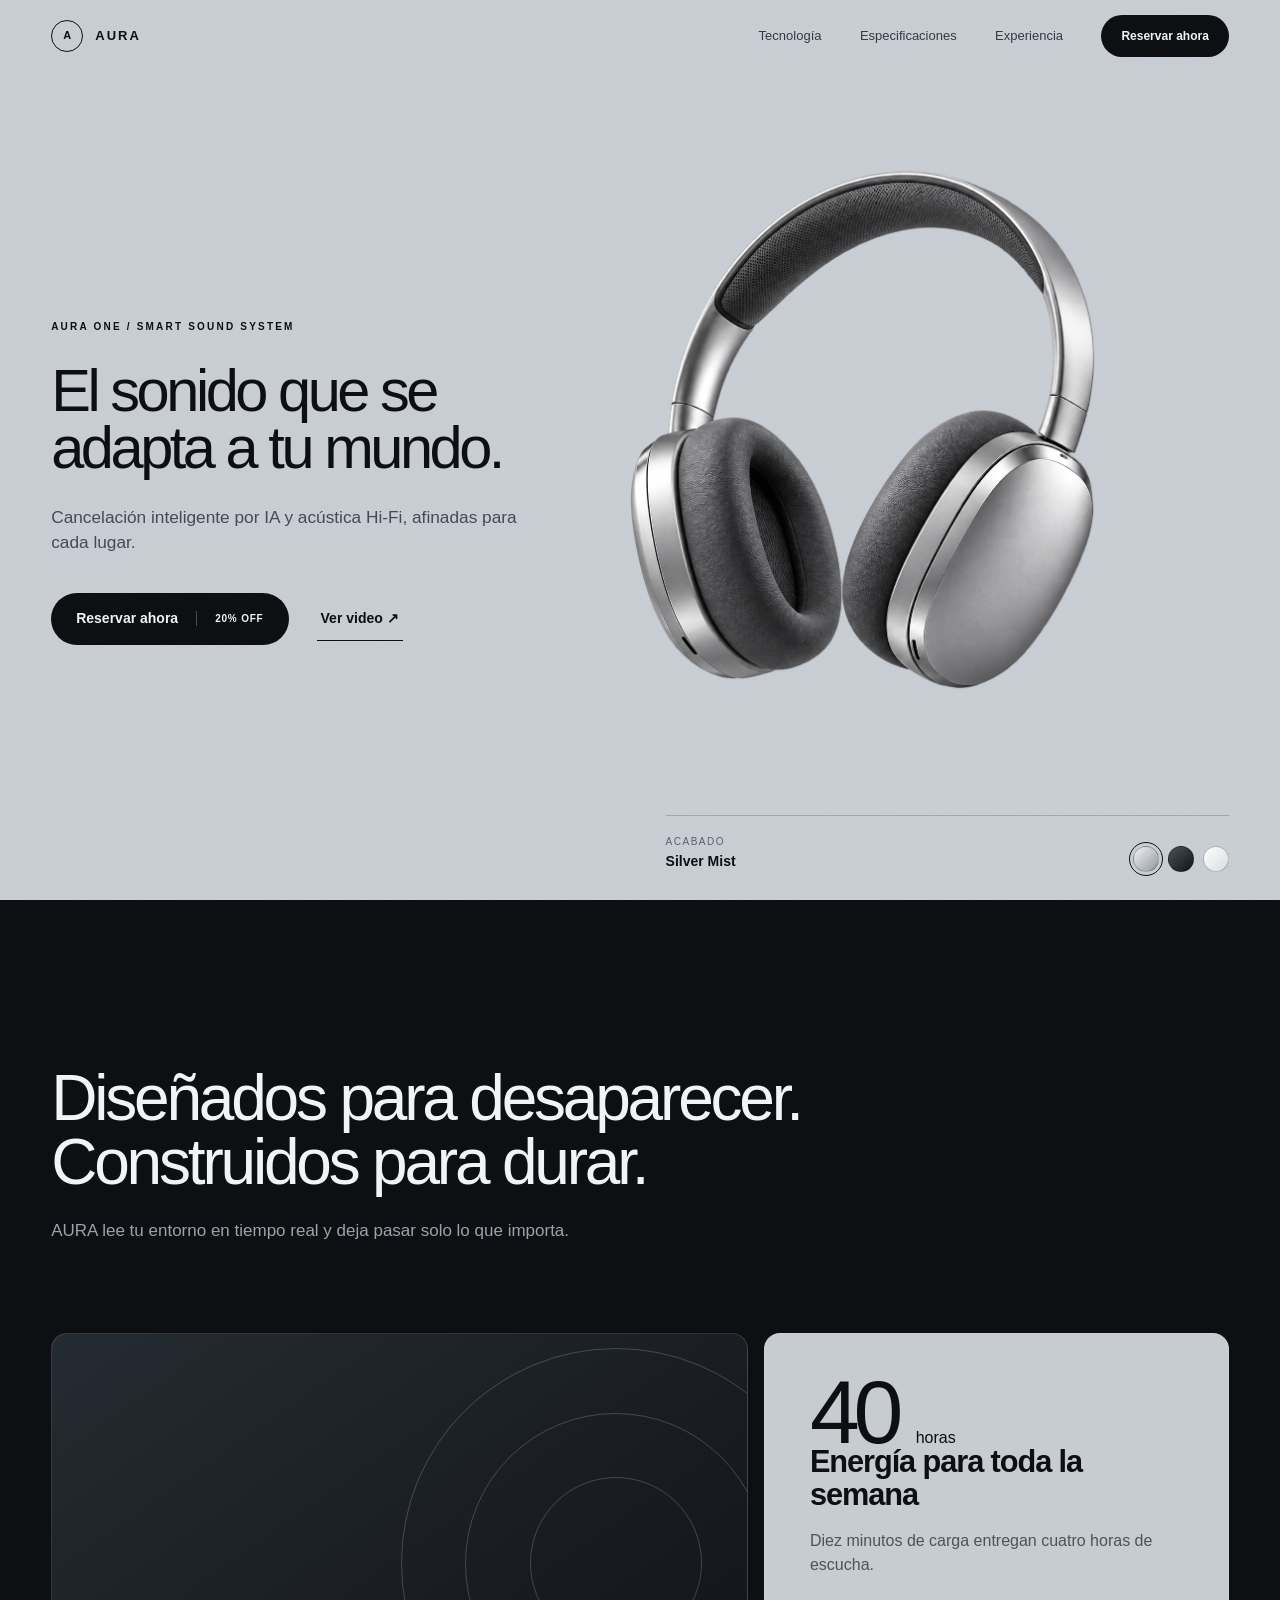
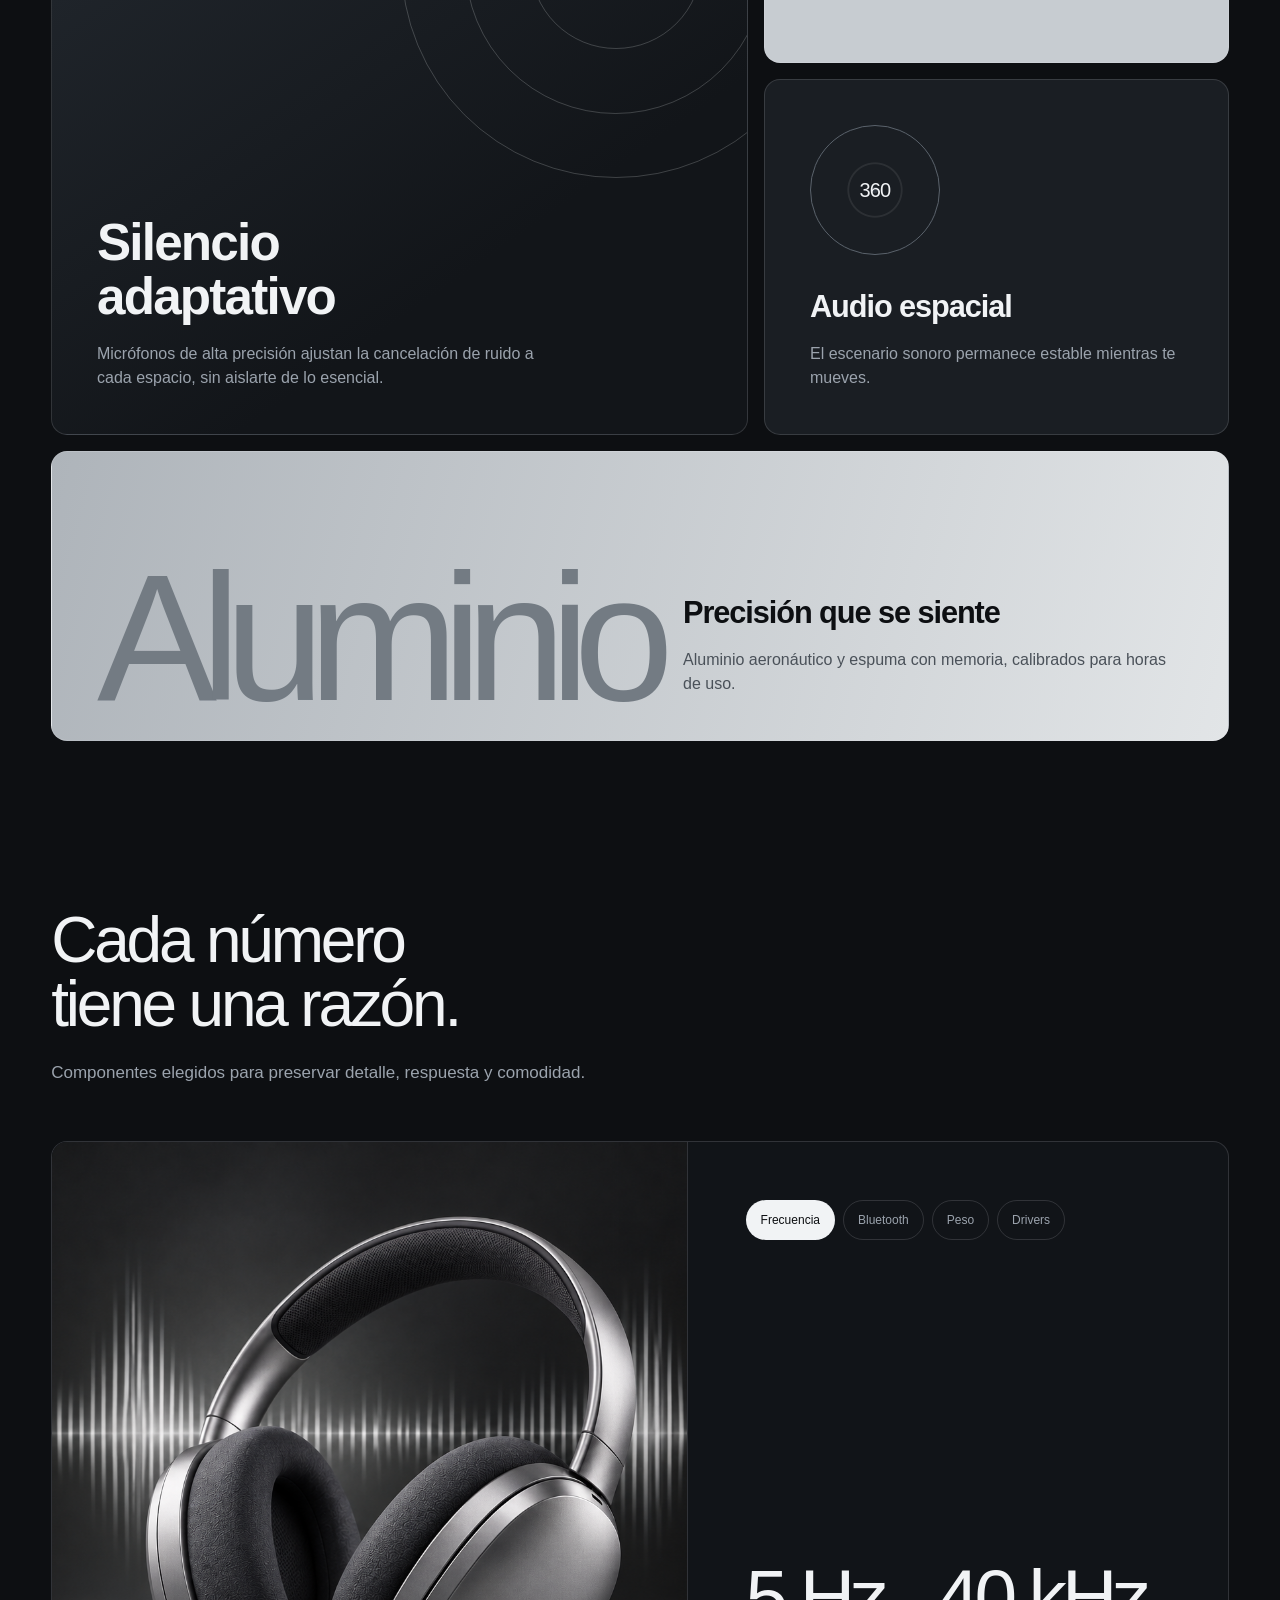
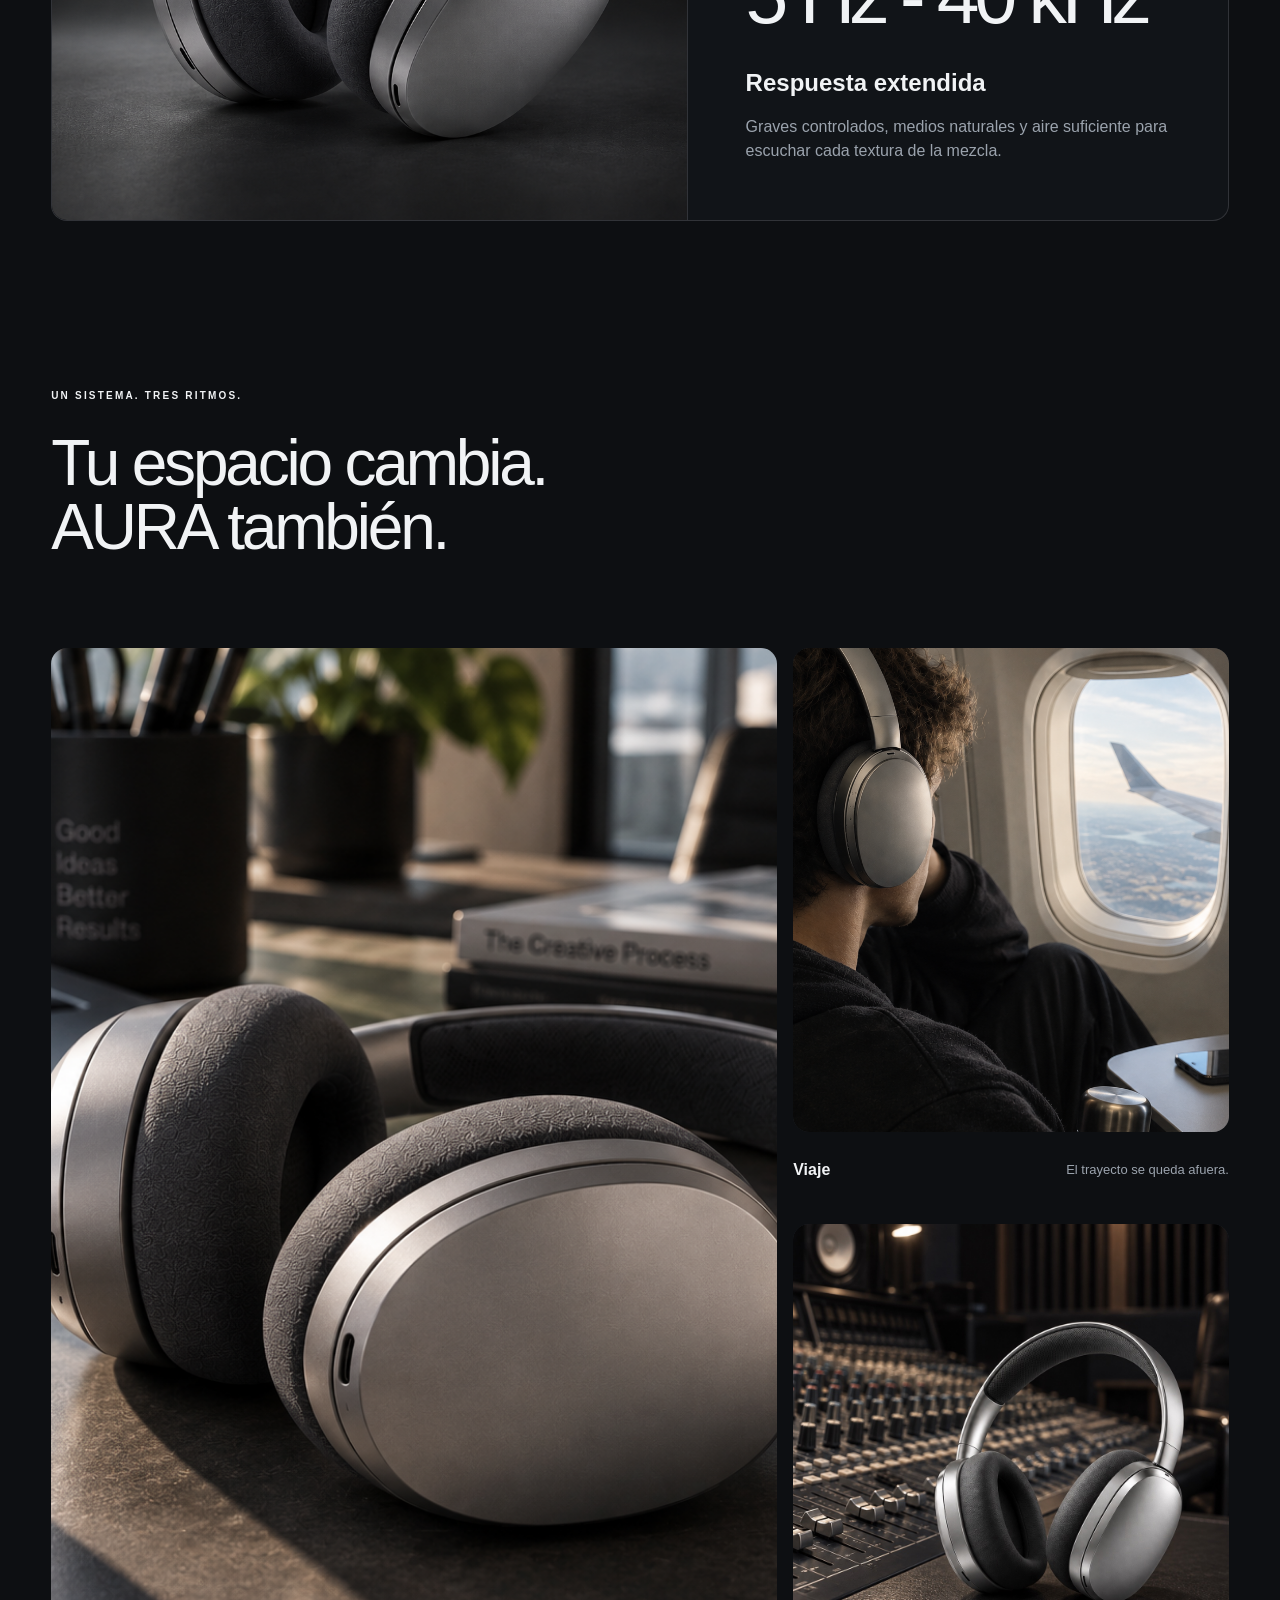
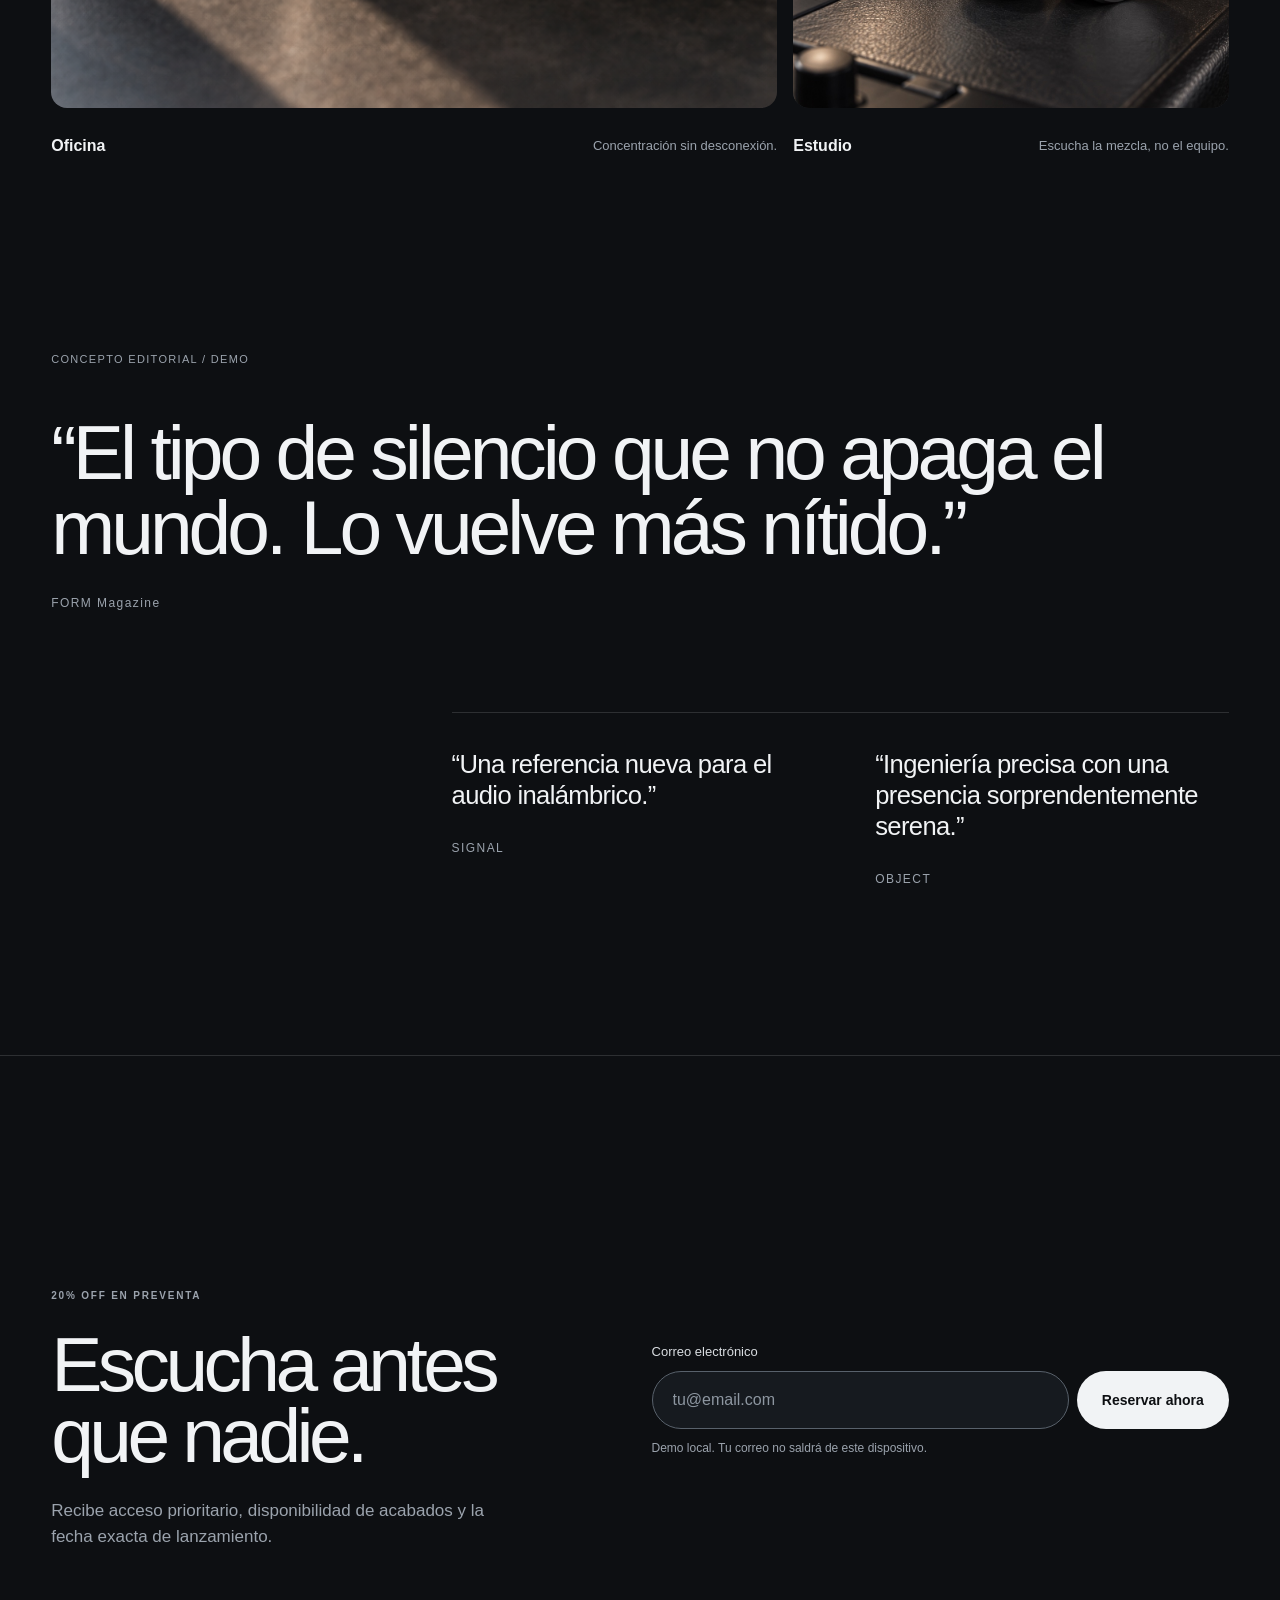
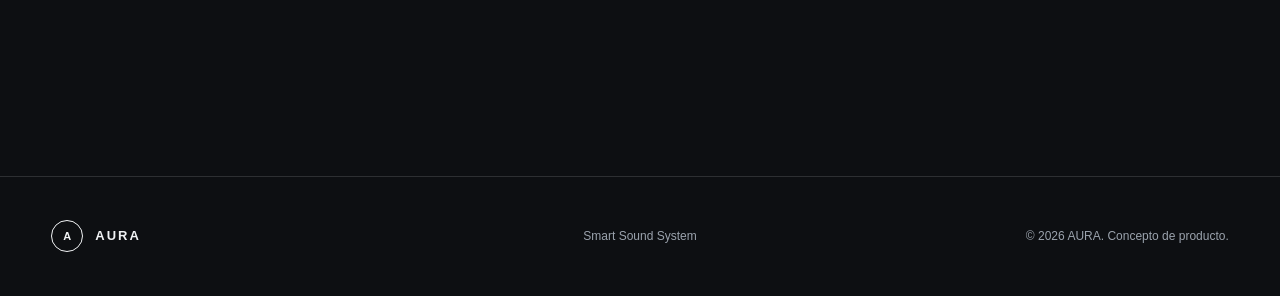
==== index.html @ bf1603f3 "Proyecto ficticio" ====
<!DOCTYPE html>
<html lang="es">
<head>
    <meta charset="UTF-8">
    <meta name="viewport" content="width=device-width, initial-scale=1.0">
    <meta name="description" content="AURA One: auriculares inalámbricos Hi-Fi con cancelación de ruido adaptativa por IA.">
    <meta name="theme-color" content="#0d0f12">
    <title>AURA One | Smart Sound System</title>
    <link rel="icon" href="data:,">
    <link rel="preload" as="image" href="assets/aura-headphones-cutout.png" fetchpriority="high">
    <link rel="stylesheet" href="estilos.css?v=7">
</head>
<body>
    <a class="skip-link" href="#contenido">Saltar al contenido</a>
    <header class="site-header" data-header>
        <a class="brand" href="#inicio" aria-label="AURA, volver al inicio"><span class="brand-mark" aria-hidden="true">A</span><span>AURA</span></a>
        <button class="nav-toggle" type="button" aria-expanded="false" aria-controls="primary-nav"><span class="nav-toggle-label">Menú</span><span class="nav-toggle-lines" aria-hidden="true"><i></i><i></i></span></button>
        <nav class="primary-nav" id="primary-nav" aria-label="Navegación principal">
            <a href="#tecnologia">Tecnología</a><a href="#especificaciones">Especificaciones</a><a href="#experiencia">Experiencia</a><a class="button button-small button-light" href="#reservar">Reservar ahora</a>
        </nav>
    </header>

    <main id="contenido">
        <section class="hero" id="inicio" aria-labelledby="hero-title">
            <div class="hero-content">
                <p class="eyebrow">AURA ONE / SMART SOUND SYSTEM</p>
                <h1 id="hero-title">El sonido que se adapta a tu mundo.</h1>
                <p class="hero-copy">Cancelación inteligente por IA y acústica Hi-Fi, afinadas para cada lugar.</p>
                <div class="hero-actions">
                    <a class="button button-dark" href="#reservar">Reservar ahora <span aria-hidden="true">20% OFF</span></a>
                    <button class="text-button" type="button" data-open-film>Ver video <span aria-hidden="true">&#8599;</span></button>
                </div>
            </div>
            <div class="hero-visual">
                <div class="product-stage"><img id="hero-product" src="assets/aura-headphones-cutout.png" width="1423" height="1105" alt="Auriculares AURA One en aluminio plateado, vista de tres cuartos" fetchpriority="high"></div>
                <div class="finish-control">
                    <div><span class="finish-label">Acabado</span><strong id="finish-name" aria-live="polite">Silver Mist</strong></div>
                    <div class="finish-options" role="group" aria-label="Seleccionar acabado">
                        <button class="finish-button finish-silver" type="button" data-finish="silver" aria-pressed="true"><span class="sr-only">Silver Mist</span></button>
                        <button class="finish-button finish-graphite" type="button" data-finish="graphite" aria-pressed="false"><span class="sr-only">Graphite</span></button>
                        <button class="finish-button finish-white" type="button" data-finish="white" aria-pressed="false"><span class="sr-only">Polar White</span></button>
                    </div>
                </div>
            </div>
        </section>

        <section class="feature-section section-shell" id="tecnologia" aria-labelledby="features-title">
            <div class="section-intro reveal"><h2 id="features-title">Diseñados para desaparecer. Construidos para durar.</h2><p>AURA lee tu entorno en tiempo real y deja pasar solo lo que importa.</p></div>
            <div class="feature-grid">
                <article class="feature feature-primary reveal">
                    <span class="feature-index" aria-hidden="true"></span><h3>Silencio adaptativo</h3><p>Micrófonos de alta precisión ajustan la cancelación de ruido a cada espacio, sin aislarte de lo esencial.</p>
                    <div class="sound-orbit" aria-hidden="true"><span></span><span></span><span></span></div>
                </article>
                <article class="feature feature-battery reveal"><span class="feature-value">40 <small>horas</small></span><h3>Energía para toda la semana</h3><p>Diez minutos de carga entregan cuatro horas de escucha.</p></article>
                <article class="feature feature-spatial reveal"><div class="spatial-disc" aria-hidden="true"><span>360</span></div><h3>Audio espacial</h3><p>El escenario sonoro permanece estable mientras te mueves.</p></article>
                <article class="feature feature-material reveal"><p class="material-word" aria-hidden="true">Aluminio</p><div><h3>Precisión que se siente</h3><p>Aluminio aeronáutico y espuma con memoria, calibrados para horas de uso.</p></div></article>
            </div>
        </section>

        <section class="spec-section section-shell" id="especificaciones" aria-labelledby="specs-title">
            <div class="spec-heading reveal"><h2 id="specs-title">Cada número tiene una razón.</h2><p>Componentes elegidos para preservar detalle, respuesta y comodidad.</p></div>
            <div class="spec-panel reveal">
                <div class="spec-product"><img id="spec-image" src="assets/frecuencia.png" width="1536" height="1024" alt="Visualización de la respuesta de frecuencia de AURA One"><span class="spec-marker" aria-hidden="true"></span></div>
                <div class="spec-content">
                    <div class="spec-tabs" role="tablist" aria-label="Especificaciones técnicas">
                        <button type="button" role="tab" data-spec="frequency" aria-selected="true">Frecuencia</button><button type="button" role="tab" data-spec="bluetooth" aria-selected="false">Bluetooth</button><button type="button" role="tab" data-spec="weight" aria-selected="false">Peso</button><button type="button" role="tab" data-spec="drivers" aria-selected="false">Drivers</button>
                    </div>
                    <div class="spec-detail" role="tabpanel" tabindex="0"><span id="spec-value">5 Hz - 40 kHz</span><h3 id="spec-title">Respuesta extendida</h3><p id="spec-description">Graves controlados, medios naturales y aire suficiente para escuchar cada textura de la mezcla.</p></div>
                </div>
            </div>
        </section>

        <section class="experience-section section-shell" id="experiencia" aria-labelledby="experience-title">
            <div class="section-intro reveal"><p class="eyebrow">UN SISTEMA. TRES RITMOS.</p><h2 id="experience-title">Tu espacio cambia. AURA también.</h2></div>
            <div class="experience-grid">
                <figure class="experience-card experience-office reveal" data-parallax><div class="image-frame"><img src="assets/aura-office.png" width="1122" height="1402" loading="lazy" alt="Auriculares AURA sobre la mesa de un estudio de arquitectura iluminado por luz natural"></div><figcaption><strong>Oficina</strong><span>Concentración sin desconexión.</span></figcaption></figure>
                <figure class="experience-card experience-travel reveal" data-parallax><div class="image-frame"><img src="assets/aura-travel.png" width="1122" height="1402" loading="lazy" alt="Viajera usando auriculares AURA junto a la ventana de un tren en movimiento"></div><figcaption><strong>Viaje</strong><span>El trayecto se queda afuera.</span></figcaption></figure>
                <figure class="experience-card experience-studio reveal" data-parallax><div class="image-frame"><img src="assets/aura-studio.jpg" width="1122" height="1402" loading="lazy" alt="Auriculares AURA frente a una consola profesional en un estudio de grabación"></div><figcaption><strong>Estudio</strong><span>Escucha la mezcla, no el equipo.</span></figcaption></figure>
            </div>
        </section>

        <section class="review-section section-shell" aria-labelledby="reviews-title">
            <p class="demo-note">Concepto editorial / Demo</p><h2 id="reviews-title" class="sr-only">Opiniones editoriales de muestra</h2>
            <blockquote class="review-main reveal"><p>“El tipo de silencio que no apaga el mundo. Lo vuelve más nítido.”</p><cite>FORM Magazine</cite></blockquote>
            <div class="review-secondary"><blockquote class="reveal"><p>“Una referencia nueva para el audio inalámbrico.”</p><cite>SIGNAL</cite></blockquote><blockquote class="reveal"><p>“Ingeniería precisa con una presencia sorprendentemente serena.”</p><cite>OBJECT</cite></blockquote></div>
        </section>

        <section class="reserve-section" id="reservar" aria-labelledby="reserve-title">
            <div class="reserve-inner section-shell reveal">
                <div class="reserve-copy"><span class="offer">20% OFF EN PREVENTA</span><h2 id="reserve-title">Escucha antes que nadie.</h2><p>Recibe acceso prioritario, disponibilidad de acabados y la fecha exacta de lanzamiento.</p></div>
                <div class="form-wrap">
                    <form id="waitlist-form" novalidate>
                        <label for="email">Correo electrónico</label><div class="input-row"><input type="email" id="email" name="email" autocomplete="email" inputmode="email" placeholder="tu@email.com" aria-describedby="email-helper email-error"><button class="button button-light" type="submit">Reservar ahora</button></div>
                        <p id="email-helper" class="field-helper">Demo local. Tu correo no saldrá de este dispositivo.</p><p id="email-error" class="field-error" aria-live="polite"></p>
                    </form>
                    <div id="form-status" class="form-success" role="status" aria-live="polite" tabindex="-1" hidden><span class="success-mark" aria-hidden="true">OK</span><div><strong>Estás en la lista.</strong><p>Te avisaremos cuando AURA One esté disponible.</p></div></div>
                </div>
            </div>
        </section>
    </main>

    <footer class="site-footer section-shell"><a class="brand" href="#inicio"><span class="brand-mark" aria-hidden="true">A</span><span>AURA</span></a><p>Smart Sound System</p><p>&copy; 2026 AURA. Concepto de producto.</p></footer>

    <dialog class="film-dialog" id="film-dialog" aria-labelledby="film-title">
        <button class="dialog-close" type="button" data-close-film aria-label="Cerrar video">Cerrar</button>
        <div class="film-visual" aria-hidden="true"><div class="wave wave-a"></div><div class="wave wave-b"></div><div class="wave wave-c"></div><img src="assets/aura-hero-silver.jpg" width="1672" height="940" alt=""></div>
        <div class="film-copy"><span>AURA ONE</span><h2 id="film-title">El mundo cambia. Tu sonido responde.</h2><p>Una experiencia visual de demostración. Sin reproducción externa ni seguimiento.</p></div>
    </dialog>
    <script src="script.js"></script>
</body>
</html>
---- estilos.css ----
:root {
    --ink: #0d0f12;
    --ink-soft: #15191e;
    --smoke: #252a31;
    --silver: #c9ced4;
    --paper: #f1f3f5;
    --muted: #9ba3ad;
    --line: rgba(238, 242, 246, 0.14);
    --line-dark: rgba(13, 15, 18, 0.16);
    --radius: 16px;
    --ease: cubic-bezier(.16, 1, .3, 1);
    --container: 1440px;
    --gutter: clamp(20px, 4vw, 64px);
    --section-space: clamp(96px, 13vw, 190px);
    --z-header: 20;
    --z-dialog: 40;
}

*, *::before, *::after { box-sizing: border-box; }
html { scroll-behavior: smooth; background: var(--ink); }
body {
    margin: 0;
    background: var(--ink);
    color: var(--paper);
    font-family: "Avenir Next", Avenir, "Helvetica Neue", Helvetica, Arial, sans-serif;
    font-size: 16px;
    line-height: 1.5;
    overflow-x: hidden;
    -webkit-font-smoothing: antialiased;
}
body::after {
    content: "";
    position: fixed;
    inset: 0;
    z-index: 50;
    pointer-events: none;
    opacity: .025;
    background-image: url("data:image/svg+xml,%3Csvg viewBox='0 0 180 180' xmlns='http://www.w3.org/2000/svg'%3E%3Cfilter id='n'%3E%3CfeTurbulence type='fractalNoise' baseFrequency='.85' numOctaves='3' stitchTiles='stitch'/%3E%3C/filter%3E%3Crect width='100%25' height='100%25' filter='url(%23n)' opacity='.5'/%3E%3C/svg%3E");
}
::selection { background: var(--silver); color: var(--ink); }
img { display: block; max-width: 100%; }
button, input { font: inherit; }
button, a { -webkit-tap-highlight-color: transparent; }
a { color: inherit; text-decoration: none; }
p, h1, h2, h3, blockquote, figure { margin: 0; }
button { color: inherit; }
:focus-visible { outline: 2px solid var(--paper); outline-offset: 4px; }

.sr-only { position: absolute; width: 1px; height: 1px; padding: 0; margin: -1px; overflow: hidden; clip: rect(0, 0, 0, 0); white-space: nowrap; border: 0; }
.skip-link { position: fixed; top: 10px; left: 10px; z-index: 100; padding: 12px 18px; border-radius: 999px; background: var(--paper); color: var(--ink); transform: translateY(-160%); transition: transform .2s; }
.skip-link:focus { transform: translateY(0); }
.section-shell { width: min(100%, var(--container)); margin-inline: auto; padding-inline: var(--gutter); }

.site-header {
    position: fixed;
    inset: 0 0 auto;
    z-index: var(--z-header);
    min-height: 72px;
    display: flex;
    align-items: center;
    justify-content: space-between;
    padding: 12px var(--gutter);
    border-bottom: 1px solid transparent;
    color: var(--ink);
    transition: background .35s, border-color .35s, color .35s;
}
.site-header.is-scrolled { background: rgba(13, 15, 18, .82); color: var(--paper); backdrop-filter: blur(18px); -webkit-backdrop-filter: blur(18px); border-color: var(--line); }
.brand { display: inline-flex; align-items: center; gap: 12px; font-size: 13px; font-weight: 700; letter-spacing: .16em; }
.brand-mark { width: 32px; aspect-ratio: 1; display: grid; place-items: center; border: 1px solid currentColor; border-radius: 50%; font-size: 11px; letter-spacing: 0; }
.primary-nav { display: flex; align-items: center; gap: clamp(22px, 3vw, 44px); font-size: 13px; color: #343a41; }
.primary-nav > a:not(.button) { transition: color .25s; }
.primary-nav > a:not(.button):hover { color: var(--paper); }
.site-header:not(.is-scrolled):not(.nav-open) .primary-nav > a:not(.button):hover { color: #050607; }
.site-header.is-scrolled .primary-nav, .nav-open .primary-nav { color: #c8cdd3; }
.site-header:not(.is-scrolled):not(.nav-open) .button-light { background: var(--ink); color: var(--paper); }
.site-header.is-scrolled .button-light, .nav-open .button-light { background: var(--paper); color: var(--ink); }
.nav-toggle { display: none; background: none; border: 0; padding: 10px; }
.nav-toggle-lines { width: 22px; display: grid; gap: 5px; }
.nav-toggle-lines i { height: 1px; background: currentColor; transition: transform .25s; }

.button { display: inline-flex; align-items: center; justify-content: center; gap: 18px; min-height: 52px; padding: 0 24px; border: 1px solid transparent; border-radius: 999px; font-weight: 650; font-size: 14px; white-space: nowrap; cursor: pointer; transition: transform .25s var(--ease), background .25s, color .25s, border-color .25s; }
.button:active, .text-button:active { transform: translateY(1px) scale(.98); }
.button-small { min-height: 42px; padding-inline: 19px; font-size: 12px; }
.button-light { background: var(--paper); color: var(--ink); }
.button-light:hover { background: #dce0e4; }
.button-dark { background: var(--ink); color: var(--paper); }
.button-dark:hover { background: #242930; }
.button-dark span { padding-left: 18px; border-left: 1px solid rgba(255,255,255,.25); font-size: 10px; letter-spacing: .08em; }
.text-button { min-height: 44px; padding: 0 4px; border: 0; border-bottom: 1px solid currentColor; background: transparent; color: var(--ink); font-size: 14px; font-weight: 650; cursor: pointer; transition: transform .25s var(--ease), opacity .25s; }
.text-button:hover { opacity: .6; }

.hero {
    min-height: 100svh;
    display: grid;
    grid-template-columns: minmax(500px, .96fr) minmax(520px, 1.04fr);
    background: var(--silver);
    color: var(--ink);
    overflow: hidden;
}
.hero-content { align-self: center; padding: 112px clamp(34px, 5vw, 88px) 48px var(--gutter); position: relative; z-index: 2; }
.eyebrow { margin-bottom: 28px; font-size: 10px; font-weight: 700; letter-spacing: .22em; }
.hero h1 { max-width: 690px; font-size: clamp(48px, 4.65vw, 72px); line-height: .96; letter-spacing: -.058em; font-weight: 520; text-wrap: balance; }
.hero-copy { max-width: 485px; margin-top: 28px; color: #444b53; font-size: clamp(16px, 1.35vw, 20px); line-height: 1.45; }
.hero-actions { display: flex; align-items: center; gap: 28px; margin-top: 38px; }
.hero-visual { position: relative; min-height: 100%; overflow: visible; isolation: isolate; background: var(--silver); }
.hero-visual::before { content: ""; position: absolute; inset: 0; z-index: -1; background: transparent; }
.product-stage { position: absolute; inset: 7% 8% 13% -14%; display: grid; place-items: center; }
.product-stage img { width: 100%; height: 100%; object-fit: contain; object-position: center; filter: contrast(1.03) saturate(.62); transition: filter .45s var(--ease), transform .45s var(--ease), opacity .2s; }
.product-stage img.is-switching { opacity: .35; transform: scale(.985); }
.finish-control { position: absolute; z-index: 2; left: clamp(22px, 4vw, 56px); right: clamp(22px, 4vw, 56px); bottom: 28px; display: flex; justify-content: space-between; align-items: end; gap: 20px; padding-top: 18px; border-top: 1px solid rgba(13,15,18,.2); }
.finish-control > div:first-child { display: grid; gap: 2px; }
.finish-label { color: #5a6169; font-size: 10px; text-transform: uppercase; letter-spacing: .15em; }
.finish-control strong { font-size: 14px; }
.finish-options { display: flex; gap: 9px; }
.finish-button { position: relative; width: 26px; height: 26px; padding: 0; border: 1px solid rgba(13,15,18,.25); border-radius: 50%; cursor: pointer; }
.finish-button::after { content: ""; position: absolute; inset: -5px; border: 1px solid transparent; border-radius: 50%; transition: border-color .2s; }
.finish-button[aria-pressed="true"]::after { border-color: var(--ink); }
.finish-silver { background: linear-gradient(135deg, #f1f3f4, #9299a1); }
.finish-graphite { background: linear-gradient(135deg, #4b5158, #121519); }
.finish-white { background: linear-gradient(135deg, #fff, #d9dde1); }

.feature-section { padding-top: var(--section-space); padding-bottom: var(--section-space); }
.section-intro { max-width: 820px; margin-bottom: clamp(54px, 7vw, 100px); }
.section-intro h2, .spec-heading h2 { font-size: clamp(38px, 5vw, 74px); line-height: 1; letter-spacing: -.05em; font-weight: 500; text-wrap: balance; }
.section-intro > p:not(.eyebrow), .spec-heading > p { max-width: 580px; margin-top: 24px; color: var(--muted); font-size: 17px; }
.feature-grid { display: grid; grid-template-columns: 1.2fr .8fr; grid-template-rows: repeat(2, minmax(300px, auto)); gap: 16px; }
.feature { position: relative; min-height: 330px; padding: clamp(28px, 3.5vw, 52px); border-radius: var(--radius); overflow: hidden; background: var(--ink-soft); border: 1px solid var(--line); }
.feature h3 { max-width: 420px; font-size: clamp(24px, 2.4vw, 36px); line-height: 1.05; letter-spacing: -.035em; font-weight: 550; }
.feature > p:not(.material-word) { max-width: 460px; margin-top: 18px; color: var(--muted); }
.feature-primary { grid-row: span 2; min-height: 676px; background: linear-gradient(145deg, #252b32, #121519 70%); display: flex; flex-direction: column; justify-content: flex-end; }
.feature-primary h3 { font-size: clamp(36px, 4vw, 64px); }
.feature-index { position: absolute; top: 34px; left: 40px; font-size: 13px; color: #c6ccd2; }
.sound-orbit { position: absolute; width: min(34vw, 430px); aspect-ratio: 1; top: 2%; right: -12%; }
.sound-orbit span { position: absolute; inset: calc(var(--n, 0) * 15%); border: 1px solid rgba(239,243,246,.2); border-radius: 50%; }
.sound-orbit span:nth-child(2) { --n: 1; }
.sound-orbit span:nth-child(3) { --n: 2; }
.feature-battery { background: #c7ccd1; color: var(--ink); }
.feature-battery p { color: #4c535b !important; }
.feature-value { display: block; margin-bottom: auto; font-size: clamp(62px, 7vw, 108px); line-height: .75; letter-spacing: -.07em; }
.feature-value small { font-size: 16px; letter-spacing: 0; }
.feature-spatial { background: #1a1e23; }
.spatial-disc { width: 130px; aspect-ratio: 1; margin-bottom: 36px; display: grid; place-items: center; border: 1px solid #5a626b; border-radius: 50%; background: radial-gradient(circle, #343a42 0 3%, transparent 4% 28%, rgba(255,255,255,.08) 29% 30%, transparent 31%); }
.spatial-disc span { font-size: 20px; letter-spacing: -.04em; }
.feature-material { grid-column: 1 / -1; min-width: 0; min-height: 290px; display: grid; grid-template-columns: minmax(0, .7fr) minmax(0, 1.3fr); align-items: end; background: linear-gradient(105deg, #aeb4ba, #e2e5e7); color: var(--ink); overflow: hidden; }
.feature-material > div { max-width: 500px; justify-self: end; }
.feature-material > div p { margin-top: 18px; color: #4a5159; }
.material-word { font-size: clamp(100px, 15vw, 180px); line-height: .65; letter-spacing: -.09em; color: #737b83; }

.spec-section { padding-bottom: var(--section-space); }
.spec-heading { max-width: 750px; margin-bottom: 56px; }
.spec-panel { display: grid; grid-template-columns: 1.08fr .92fr; min-height: 680px; border: 1px solid var(--line); border-radius: var(--radius); background: #111418; overflow: hidden; }
.spec-product { position: relative; overflow: hidden; background: #111418; }
.spec-product img { position: absolute; inset: 0; width: 100%; height: 100%; max-width: none; object-fit: cover; object-position: center; transition: opacity .3s var(--ease); }
.spec-product img.is-switching { opacity: .3; }
.spec-marker { display: none; }
.spec-content { display: grid; grid-template-rows: auto 1fr; padding: clamp(28px, 4.5vw, 70px); border-left: 1px solid var(--line); }
.spec-tabs { display: flex; flex-wrap: wrap; gap: 8px; }
.spec-tabs button { padding: 10px 14px; border: 1px solid var(--line); border-radius: 999px; background: transparent; color: var(--muted); font-size: 12px; cursor: pointer; transition: color .25s, background .25s; }
.spec-tabs button[aria-selected="true"] { background: var(--paper); color: var(--ink); }
.spec-detail { align-self: end; padding-top: 70px; }
.spec-detail > span { display: block; font-size: clamp(54px, 6vw, 92px); line-height: .9; letter-spacing: -.065em; }
.spec-detail h3 { margin-top: 34px; font-size: 24px; }
.spec-detail p { max-width: 460px; margin-top: 14px; color: var(--muted); }

.experience-section { padding-bottom: var(--section-space); }
.experience-grid { display: grid; grid-template-columns: 1.25fr .75fr; grid-template-rows: repeat(2, 560px); gap: 16px; }
.experience-card { min-width: 0; }
.experience-office { grid-row: 1 / 3; }
.image-frame { height: calc(100% - 76px); overflow: hidden; border-radius: var(--radius); background: var(--smoke); }
.experience-card img { width: 100%; height: 115%; object-fit: cover; transform: translateY(var(--parallax-y, -7%)); }
.experience-office img { height: 100%; object-fit: cover; object-position: center; transform: none; animation: none !important; }
.experience-card figcaption { height: 76px; display: flex; justify-content: space-between; align-items: center; gap: 20px; }
.experience-card figcaption strong { font-size: 16px; }
.experience-card figcaption span { color: var(--muted); font-size: 13px; text-align: right; }

.review-section { padding-bottom: var(--section-space); }
.demo-note { margin-bottom: 48px; color: var(--muted); font-size: 11px; letter-spacing: .12em; text-transform: uppercase; }
.review-main { max-width: 1150px; }
.review-main p { font-size: clamp(43px, 6vw, 86px); line-height: .98; letter-spacing: -.052em; font-weight: 450; }
blockquote cite { display: block; margin-top: 28px; color: var(--muted); font-style: normal; font-size: 12px; letter-spacing: .12em; }
.review-secondary { display: grid; grid-template-columns: repeat(2, 1fr); gap: 70px; margin-top: 100px; margin-left: 34%; padding-top: 36px; border-top: 1px solid var(--line); }
.review-secondary p { font-size: clamp(21px, 2vw, 29px); line-height: 1.22; letter-spacing: -.025em; }

.reserve-section { border-top: 1px solid var(--line); }
.reserve-inner { min-height: 720px; display: grid; grid-template-columns: .9fr 1.1fr; align-items: center; gap: clamp(60px, 10vw, 160px); padding-top: 100px; padding-bottom: 100px; }
.offer { display: inline-block; margin-bottom: 26px; color: var(--muted); font-size: 10px; font-weight: 700; letter-spacing: .18em; }
.reserve-copy h2 { max-width: 650px; font-size: clamp(48px, 6vw, 92px); line-height: .92; letter-spacing: -.06em; font-weight: 500; }
.reserve-copy p { max-width: 520px; margin-top: 28px; color: var(--muted); font-size: 17px; }
.form-wrap { align-self: center; }
#waitlist-form { display: grid; gap: 10px; }
#waitlist-form label { color: #d9dde1; font-size: 13px; }
.input-row { display: grid; grid-template-columns: 1fr auto; gap: 8px; }
.input-row input { width: 100%; min-height: 58px; padding: 0 20px; border: 1px solid #58616b; border-radius: 999px; background: #161a1f; color: var(--paper); outline: none; transition: border-color .2s, box-shadow .2s; }
.input-row input::placeholder { color: #8d96a0; }
.input-row input:focus { border-color: var(--paper); box-shadow: 0 0 0 3px rgba(241,243,245,.12); }
.input-row input[aria-invalid="true"] { border-color: #ef9a9a; }
.field-helper, .field-error { min-height: 20px; font-size: 12px; }
.field-helper { color: #9ba3ad; }
.field-error { color: #ffb2b2; }
.form-success { display: flex; align-items: center; gap: 18px; padding: 24px; border: 1px solid var(--line); border-radius: var(--radius); background: #161a1f; }
.form-success[hidden] { display: none; }
.success-mark { width: 46px; aspect-ratio: 1; display: grid; place-items: center; flex: 0 0 auto; border-radius: 50%; background: var(--paper); color: var(--ink); font-size: 10px; font-weight: 800; }
.form-success strong { font-size: 20px; }
.form-success p { margin-top: 4px; color: var(--muted); }

.site-footer { min-height: 120px; display: grid; grid-template-columns: 1fr auto 1fr; align-items: center; gap: 30px; border-top: 1px solid var(--line); color: var(--muted); font-size: 12px; }
.site-footer .brand { color: var(--paper); }
.site-footer p:last-child { justify-self: end; }

.film-dialog { width: min(1180px, calc(100% - 32px)); max-height: calc(100dvh - 32px); padding: 0; border: 1px solid rgba(255,255,255,.18); border-radius: var(--radius); background: #111418; color: var(--paper); box-shadow: 0 34px 100px rgba(0,0,0,.55); overflow: hidden; }
.film-dialog::backdrop { background: rgba(6,7,9,.82); backdrop-filter: blur(14px); }
.dialog-close { position: absolute; top: 18px; right: 18px; z-index: 2; min-height: 40px; padding: 0 16px; border: 1px solid rgba(255,255,255,.22); border-radius: 999px; background: rgba(13,15,18,.7); cursor: pointer; }
.film-visual { position: relative; height: min(62vh, 620px); overflow: hidden; background: radial-gradient(circle, #4e5660, #171b20 55%, #0c0e11); }
.film-visual img { position: absolute; inset: 0; width: 100%; height: 100%; object-fit: cover; mix-blend-mode: screen; filter: grayscale(1) brightness(.62) contrast(1.12); }
.wave { position: absolute; z-index: 1; inset: 50% auto auto 50%; aspect-ratio: 1; border: 1px solid rgba(255,255,255,.24); border-radius: 50%; transform: translate(-50%,-50%); }
.wave-a { width: 28%; }.wave-b { width: 52%; }.wave-c { width: 76%; }
.film-copy { padding: 30px clamp(24px, 5vw, 60px) 42px; }
.film-copy > span { color: var(--muted); font-size: 10px; letter-spacing: .18em; }
.film-copy h2 { margin-top: 12px; font-size: clamp(30px, 4vw, 54px); letter-spacing: -.04em; }
.film-copy p { margin-top: 12px; color: var(--muted); }

.js .reveal { opacity: 0; transform: translateY(26px); transition: opacity .75s var(--ease), transform .75s var(--ease); }
.js .reveal.is-visible { opacity: 1; transform: translateY(0); }

@media (prefers-reduced-transparency: reduce) {
    .site-header.is-scrolled { background: var(--ink); backdrop-filter: none; }
}

@media (prefers-reduced-motion: no-preference) {
    .product-stage img { animation: product-float 7s ease-in-out infinite; }
    .sound-orbit span { animation: orbit-pulse 5s ease-in-out infinite; }
    .sound-orbit span:nth-child(2) { animation-delay: .8s; }
    .sound-orbit span:nth-child(3) { animation-delay: 1.6s; }
    .film-dialog[open] .wave { animation: wave-breathe 3.8s ease-in-out infinite; }
    .film-dialog[open] .wave-b { animation-delay: .4s; }
    .film-dialog[open] .wave-c { animation-delay: .8s; }
}
@supports (animation-timeline: view()) {
    @media (prefers-reduced-motion: no-preference) {
        .experience-card img { animation: image-parallax linear both; animation-timeline: view(); animation-range: entry 0% exit 100%; }
    }
}
@keyframes product-float { 0%,100% { transform: translateY(0); } 50% { transform: translateY(-10px); } }
@keyframes orbit-pulse { 0%,100% { opacity: .38; transform: scale(1); } 50% { opacity: .85; transform: scale(1.035); } }
@keyframes wave-breathe { 0%,100% { opacity: .25; transform: translate(-50%,-50%) scale(.96); } 50% { opacity: .8; transform: translate(-50%,-50%) scale(1.03); } }
@keyframes image-parallax { from { transform: translateY(-10%); } to { transform: translateY(0); } }

@media (max-width: 1050px) {
    .hero { grid-template-columns: .92fr 1.08fr; }
    .hero h1 { font-size: clamp(44px, 5.8vw, 62px); }
    .product-stage { inset: 8% 5% 13% -13%; }
    .review-secondary { margin-left: 18%; }
}

@media (max-width: 900px) {
    .site-header { min-height: 64px; }
    .nav-toggle { display: flex; align-items: center; gap: 12px; cursor: pointer; }
    .nav-toggle-label { font-size: 12px; }
    .primary-nav { position: absolute; top: 64px; left: 0; right: 0; display: grid; gap: 0; padding: 14px var(--gutter) 24px; background: rgba(13,15,18,.97); border-bottom: 1px solid var(--line); opacity: 0; visibility: hidden; transform: translateY(-10px); transition: opacity .25s, transform .25s, visibility .25s; }
    .nav-open .primary-nav { opacity: 1; visibility: visible; transform: translateY(0); }
    .primary-nav > a { padding-block: 14px; }
    .primary-nav .button { margin-top: 10px; }
    .nav-open .nav-toggle-lines i:first-child { transform: translateY(3px) rotate(45deg); }
    .nav-open .nav-toggle-lines i:last-child { transform: translateY(-3px) rotate(-45deg); }
    .hero { grid-template-columns: 1fr; grid-template-rows: auto minmax(460px, 55svh); min-height: 100svh; padding-top: 64px; }
    .hero-visual { overflow: hidden; }
    .hero-content { padding: 64px var(--gutter) 36px; }
    .hero h1 { max-width: 760px; font-size: clamp(45px, 8vw, 72px); }
    .hero-copy { margin-top: 22px; }
    .hero-actions { margin-top: 30px; }
    .finish-control { bottom: 10px; }
    .product-stage { inset: 3% 6% 8% 6%; }
    .product-stage img { width: 100%; object-position: center; }
    .feature-grid { grid-template-columns: 1fr; grid-template-rows: auto; }
    .feature-primary { grid-row: auto; min-height: 560px; }
    .feature-material { grid-column: auto; grid-template-columns: minmax(0, .85fr) minmax(0, 1.15fr); }
    .material-word { max-width: 100%; font-size: clamp(76px, 15vw, 140px); overflow-wrap: anywhere; }
    .experience-card img { height: 100%; transform: none; object-position: center; }
    .spec-panel { grid-template-columns: 1fr; min-height: 0; }
    .spec-product { min-height: 480px; }
    .spec-content { min-height: 520px; border-left: 0; border-top: 1px solid var(--line); }
    .experience-grid { grid-template-columns: 1fr 1fr; grid-template-rows: 720px 560px; }
    .experience-office { grid-column: 1 / -1; grid-row: auto; }
    .review-secondary { margin-left: 0; }
    .reserve-inner { grid-template-columns: 1fr; min-height: 0; gap: 70px; }
}

@media (min-width: 641px) and (max-width: 900px) {
    .hero { grid-template-rows: auto minmax(560px, 64svh); }
    .product-stage { inset: 2% 10% 3% 10%; }
    .feature-material { grid-template-columns: 1fr; min-height: 520px; align-content: end; gap: 28px; }
    .feature-material .material-word { font-size: clamp(92px, 17vw, 150px); line-height: .78; }
    .feature-material > div { justify-self: start; max-width: 620px; }
}

@media (max-width: 640px) {
    :root { --gutter: 20px; --section-space: 96px; }
    .hero { grid-template-rows: auto minmax(390px, 46svh); }
    .hero-content { padding-top: 52px; }
    .eyebrow { margin-bottom: 20px; font-size: 9px; }
    .hero h1 { font-size: clamp(42px, 13vw, 58px); }
    .hero-copy { font-size: 16px; }
    .hero-actions { align-items: flex-start; flex-direction: column; gap: 16px; }
    .button { min-height: 50px; }
    .finish-control { bottom: 6px; }
    .product-stage { inset: 2% 6% 8% 6%; }
    .product-stage img { width: 100%; object-position: center; }
    .section-intro { margin-bottom: 46px; }
    .section-intro h2, .spec-heading h2 { font-size: 40px; }
    .feature { min-height: 330px; }
    .feature-primary { min-height: 520px; }
    .sound-orbit { width: 320px; }
    .feature-material { grid-template-columns: 1fr; min-height: 440px; }
    .feature-material > div { justify-self: start; }
    .material-word { align-self: start; font-size: clamp(72px, 24vw, 140px); line-height: .78; white-space: nowrap; }
    .spec-panel { border-radius: 12px; }
    .spec-product { min-height: 340px; }
    .spec-product img { inset: 0; width: 100%; height: 100%; }
    .spec-content { min-height: 470px; padding: 26px; }
    .spec-tabs { display: grid; grid-template-columns: 1fr 1fr; }
    .spec-detail > span { font-size: 54px; }
    .experience-grid { display: block; }
    .experience-card { height: auto; margin-bottom: 42px; }
    .experience-card .image-frame { height: 65svh; min-height: 480px; }
    .experience-card figcaption { height: auto; padding-top: 16px; }
    .review-main p { font-size: 43px; }
    .review-secondary { grid-template-columns: 1fr; gap: 48px; margin-top: 68px; }
    .reserve-inner { padding-top: 90px; padding-bottom: 90px; }
    .reserve-copy h2 { font-size: 52px; }
    .input-row { grid-template-columns: 1fr; }
    .input-row input { font-size: 16px; }
    .site-footer { grid-template-columns: 1fr; gap: 16px; padding-top: 38px; padding-bottom: 38px; }
    .site-footer p:last-child { justify-self: start; }
    .film-visual { height: 48vh; }
}

@media (prefers-reduced-motion: reduce) {
    *, *::before, *::after { scroll-behavior: auto !important; animation-duration: .01ms !important; animation-iteration-count: 1 !important; transition-duration: .01ms !important; }
    .reveal { opacity: 1 !important; transform: none !important; }
    .experience-card img { transform: none !important; }
}
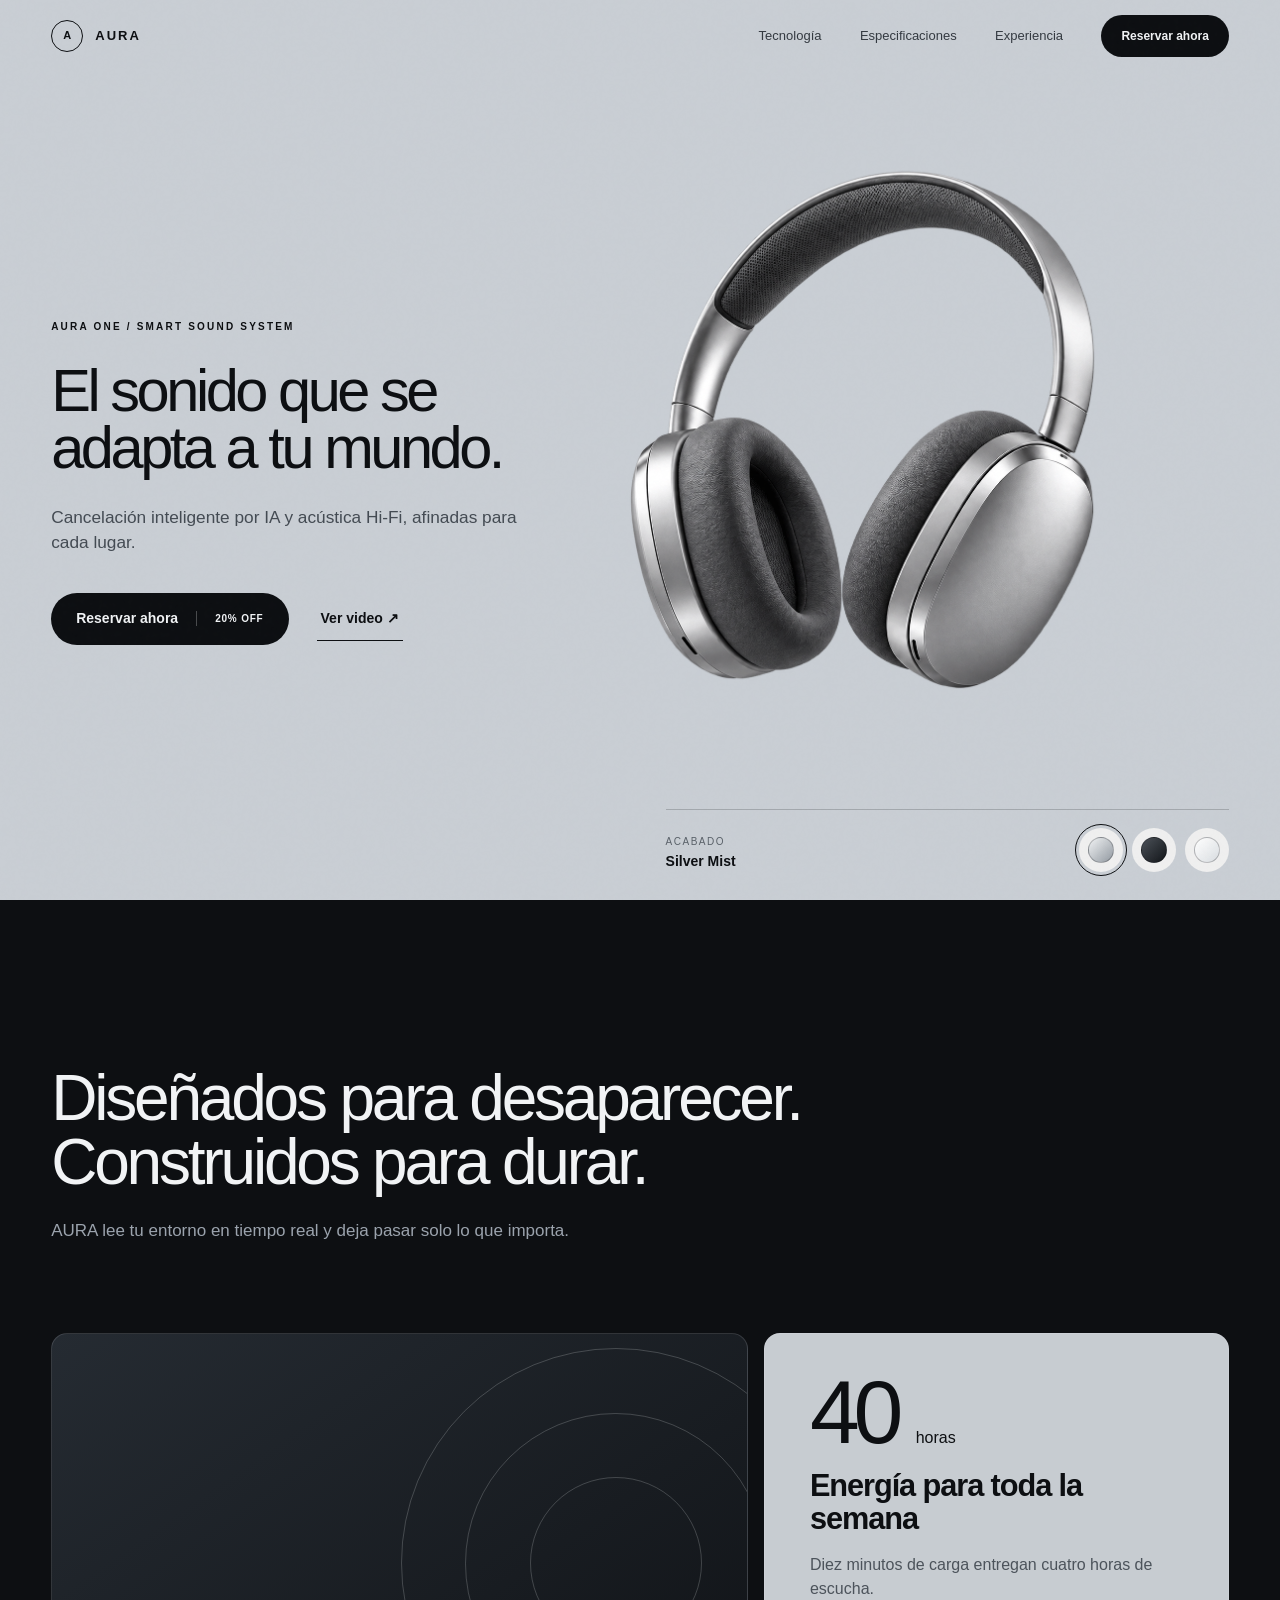
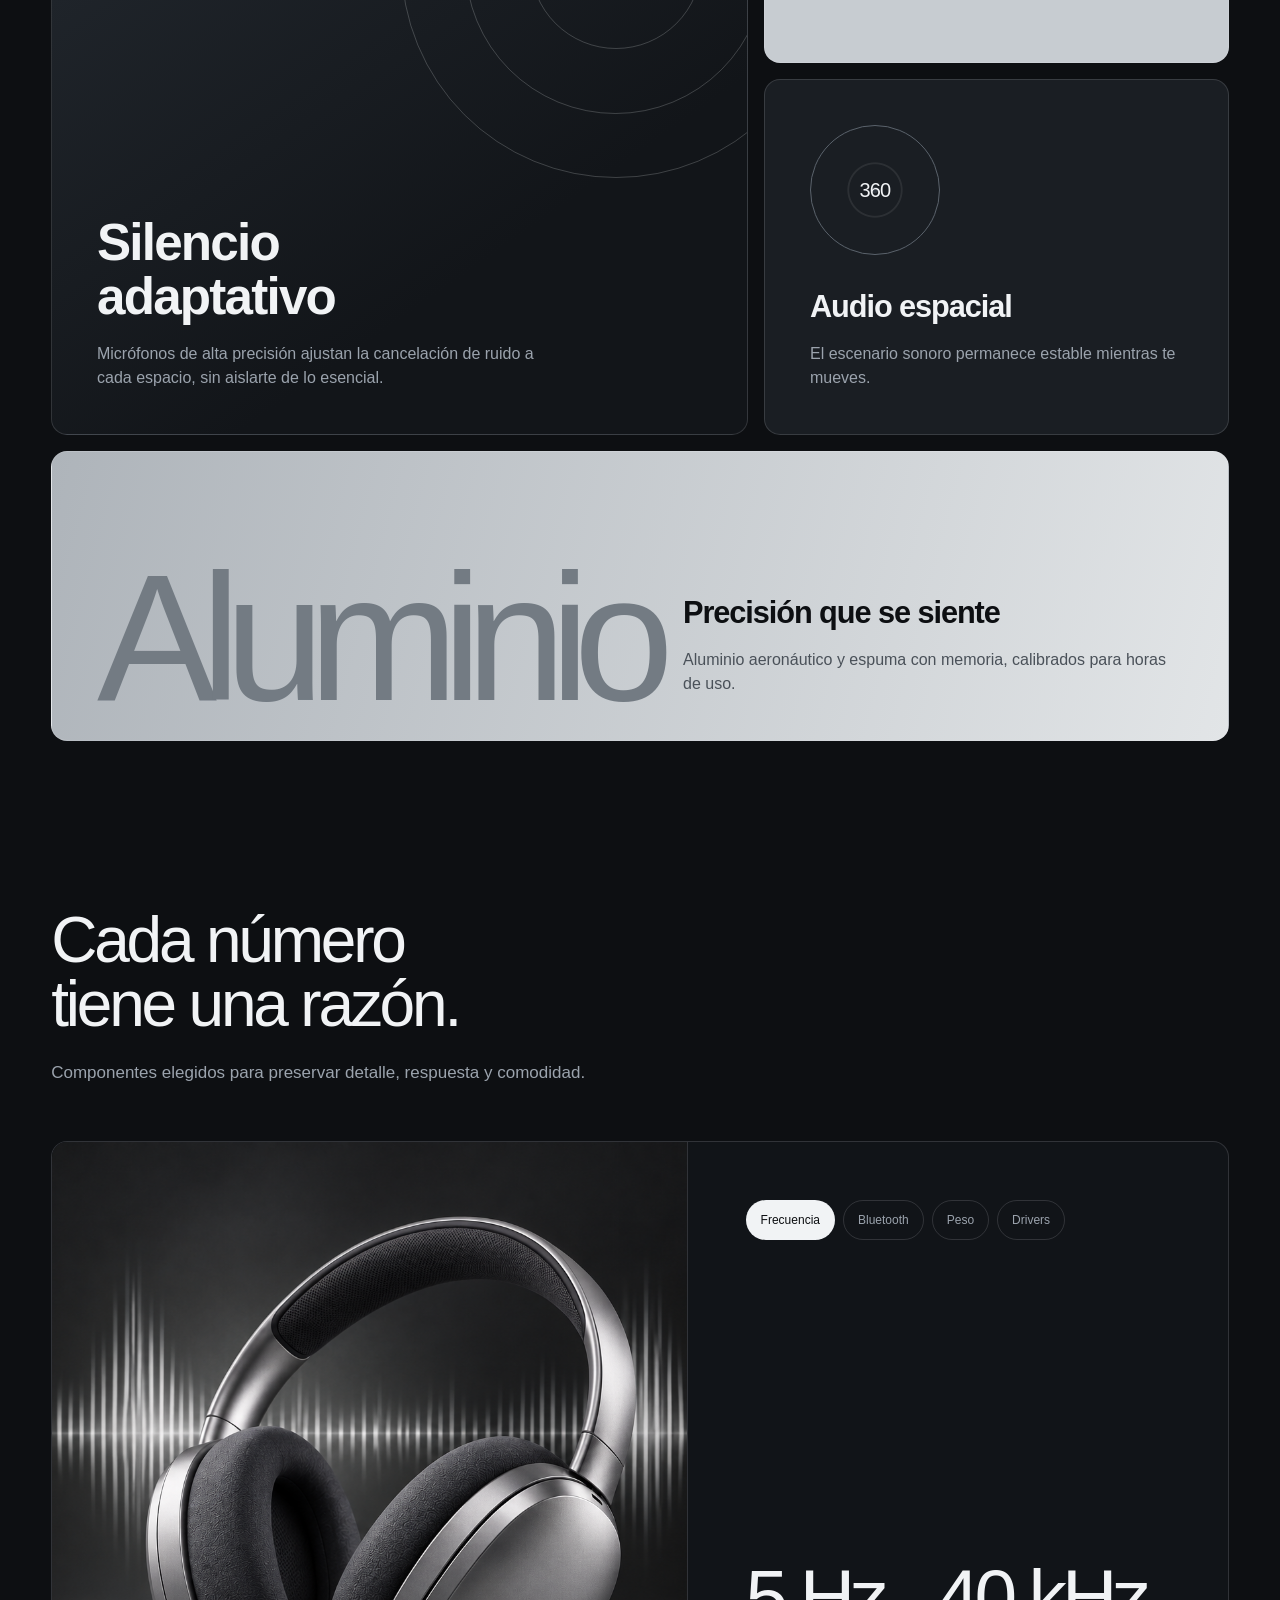
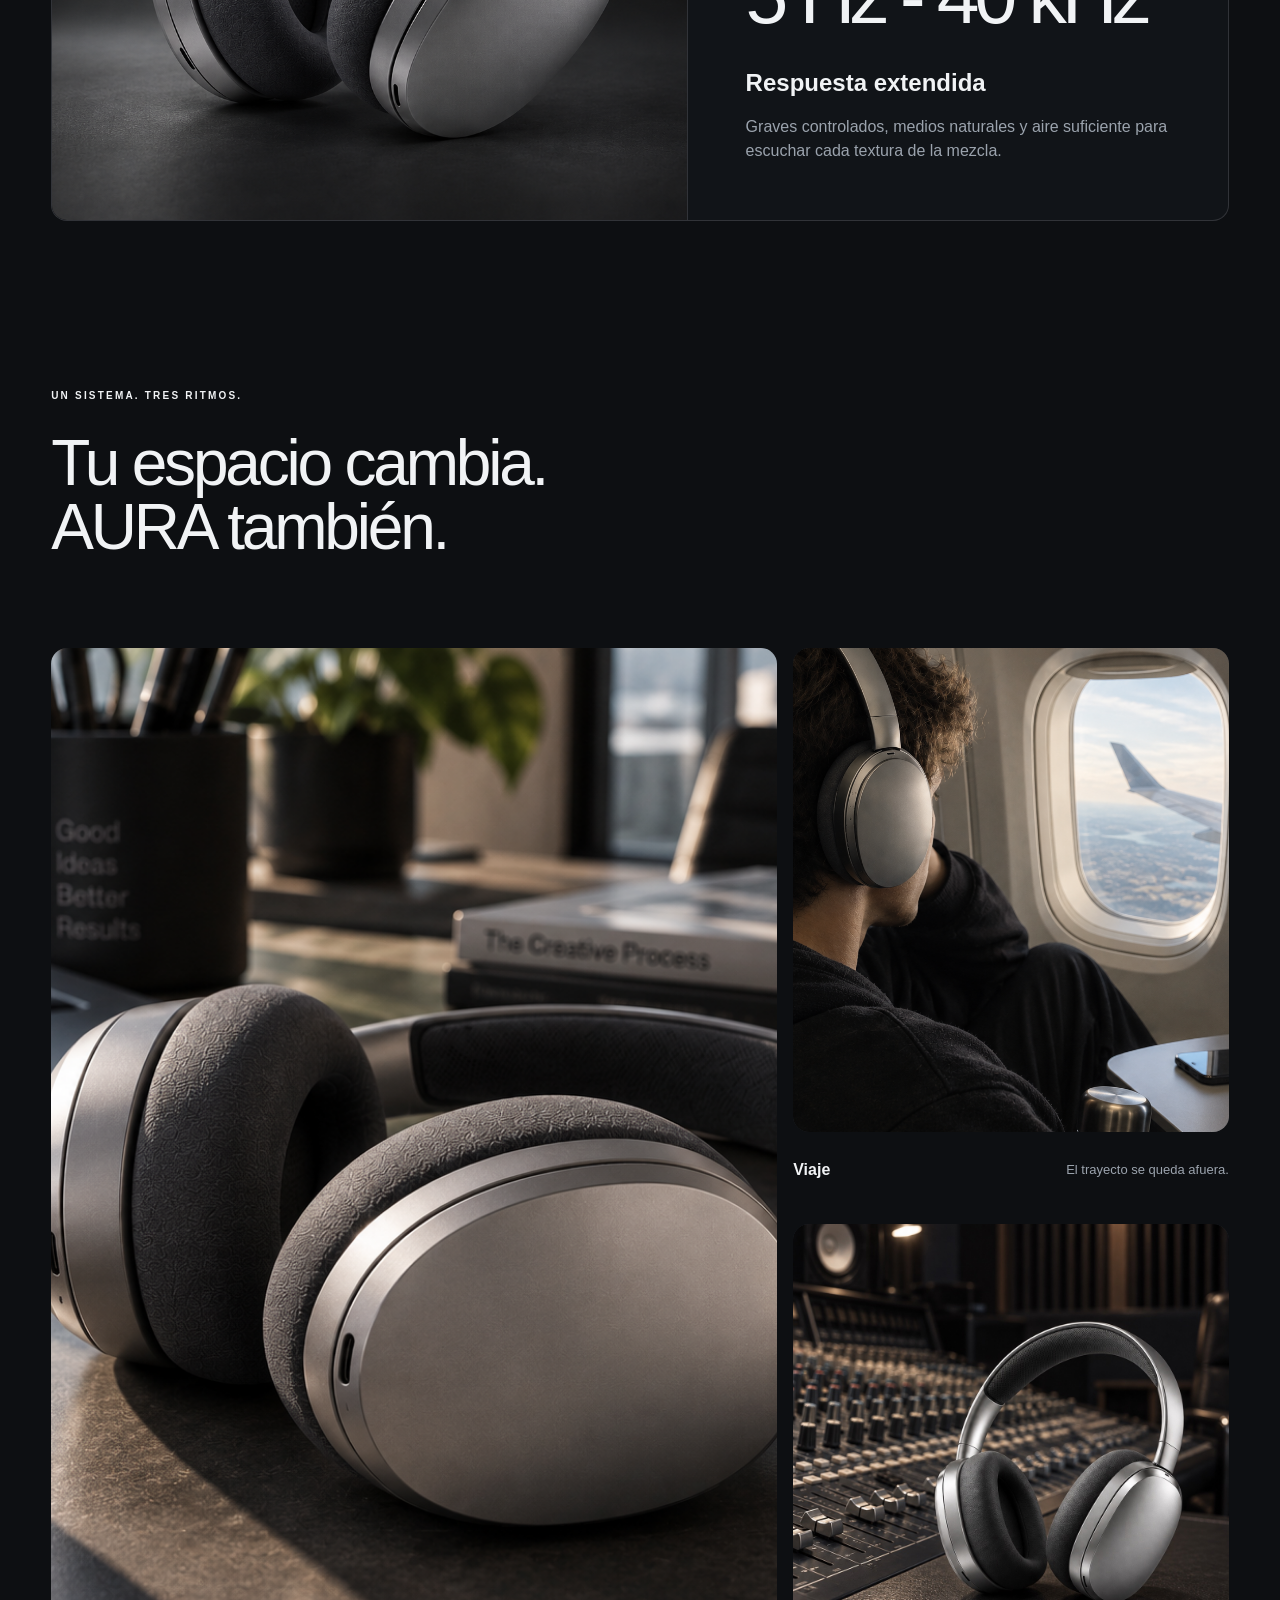
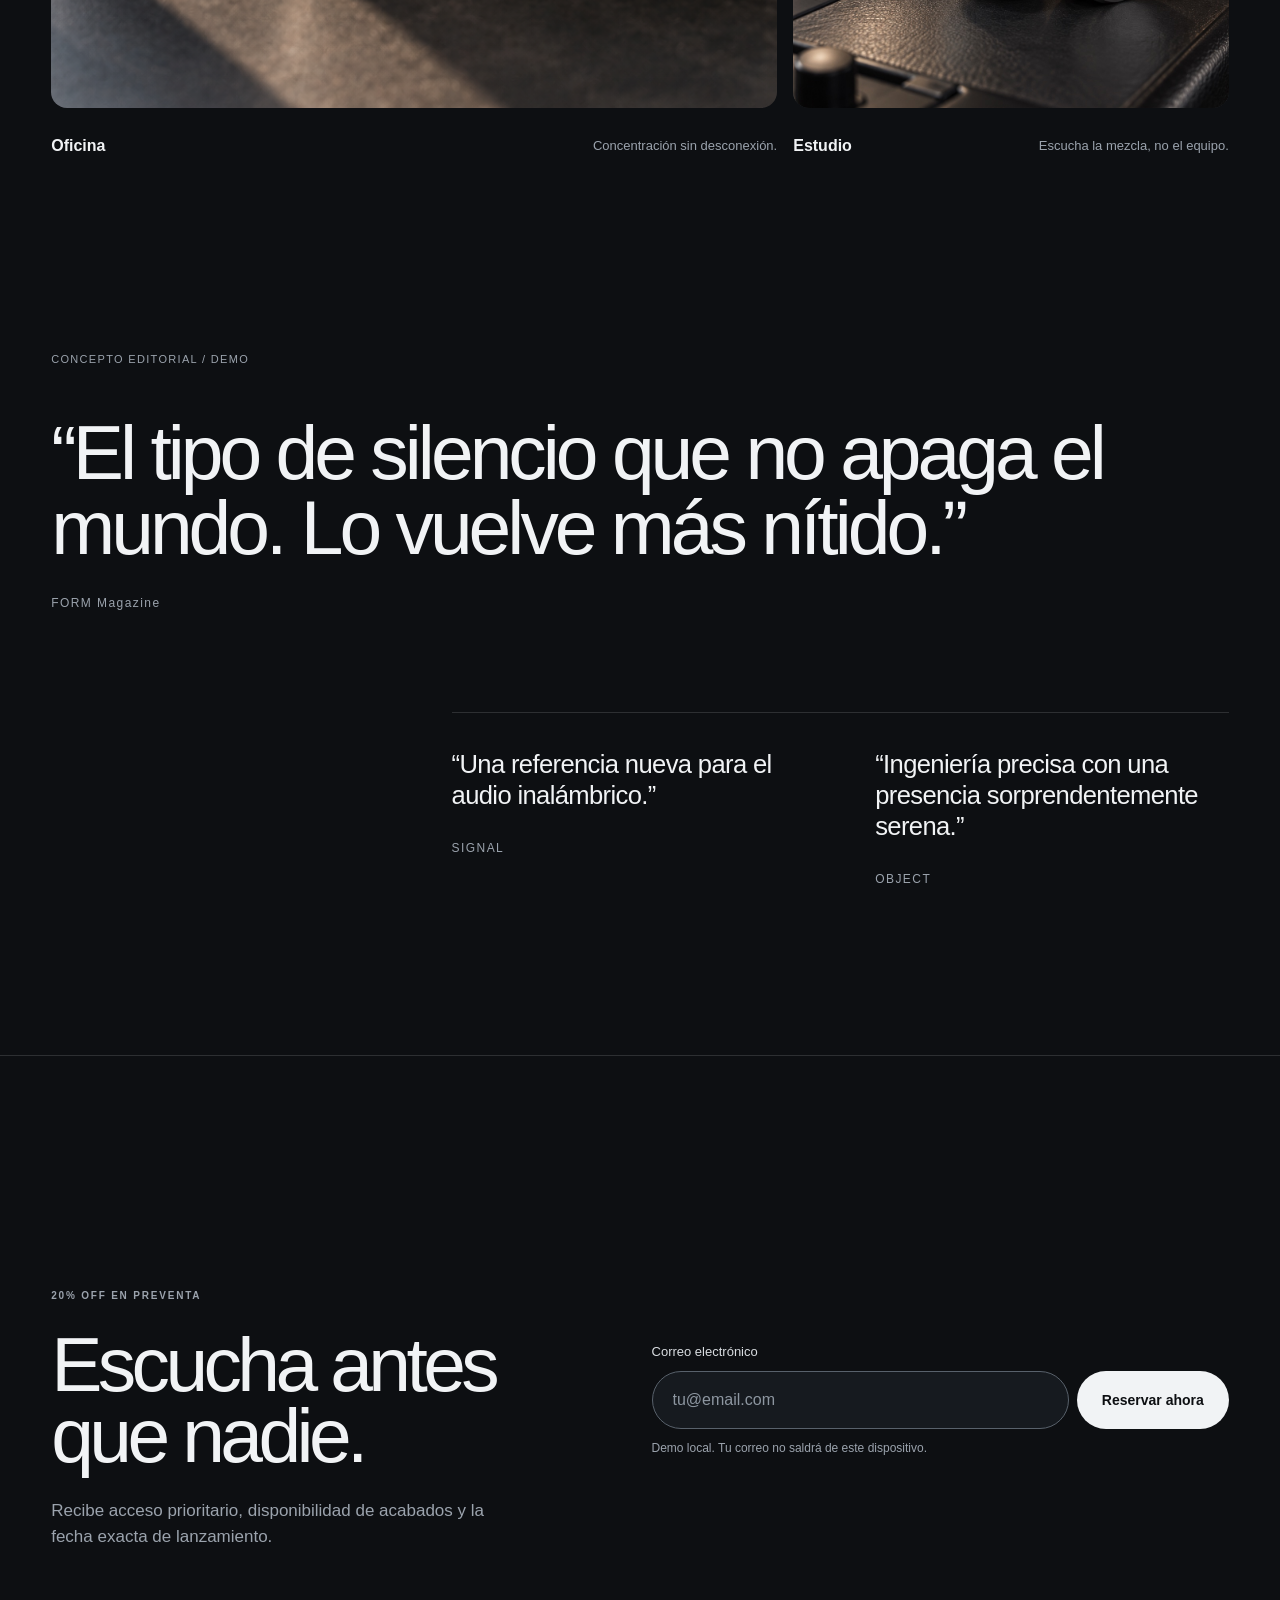
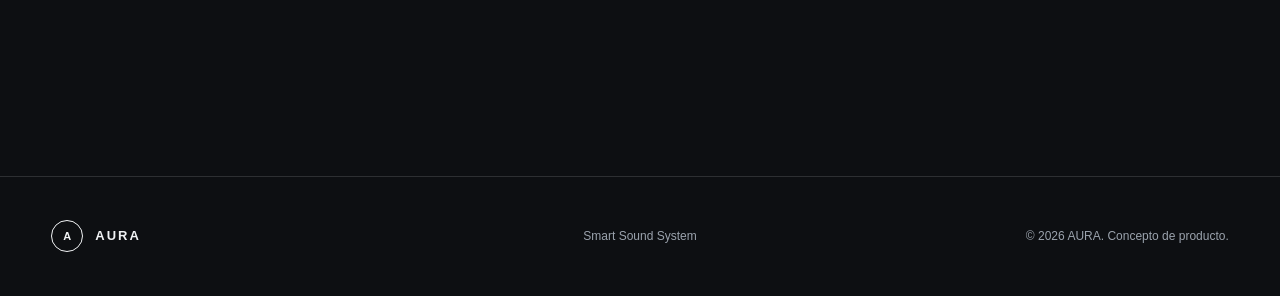
==== commit ebd7ac43: "Correciones responsive" ====
--- a/index.html
+++ b/index.html
@@ -5,7 +5,7 @@
     <meta name="viewport" content="width=device-width, initial-scale=1.0">
     <meta name="description" content="AURA One: auriculares inalámbricos Hi-Fi con cancelación de ruido adaptativa por IA.">
     <meta name="theme-color" content="#0d0f12">
-    <title>AURA One | Smart Sound System</title>
+    <title>AURA | Smart Sound System</title>
     <link rel="icon" href="data:,">
     <link rel="preload" as="image" href="assets/aura-headphones-cutout.png" fetchpriority="high">
     <link rel="stylesheet" href="estilos.css?v=7">
@@ -51,7 +51,7 @@
                     <span class="feature-index" aria-hidden="true"></span><h3>Silencio adaptativo</h3><p>Micrófonos de alta precisión ajustan la cancelación de ruido a cada espacio, sin aislarte de lo esencial.</p>
                     <div class="sound-orbit" aria-hidden="true"><span></span><span></span><span></span></div>
                 </article>
-                <article class="feature feature-battery reveal"><span class="feature-value">40 <small>horas</small></span><h3>Energía para toda la semana</h3><p>Diez minutos de carga entregan cuatro horas de escucha.</p></article>
+                <article class="feature feature-battery reveal"><span class="feature-value">40 <small>horas</small></span><br><h3>Energía para toda la semana</h3><p>Diez minutos de carga entregan cuatro horas de escucha.</p></article>
                 <article class="feature feature-spatial reveal"><div class="spatial-disc" aria-hidden="true"><span>360</span></div><h3>Audio espacial</h3><p>El escenario sonoro permanece estable mientras te mueves.</p></article>
                 <article class="feature feature-material reveal"><p class="material-word" aria-hidden="true">Aluminio</p><div><h3>Precisión que se siente</h3><p>Aluminio aeronáutico y espuma con memoria, calibrados para horas de uso.</p></div></article>
             </div>
--- a/estilos.css
+++ b/estilos.css
@@ -112,12 +112,13 @@
 .finish-label { color: #5a6169; font-size: 10px; text-transform: uppercase; letter-spacing: .15em; }
 .finish-control strong { font-size: 14px; }
 .finish-options { display: flex; gap: 9px; }
-.finish-button { position: relative; width: 26px; height: 26px; padding: 0; border: 1px solid rgba(13,15,18,.25); border-radius: 50%; cursor: pointer; }
+.finish-button { position: relative; width: 44px; height: 44px; padding: 8px; border: 1px solid transparent; border-radius: 50%; cursor: pointer; }
+.finish-button::before { content: ""; display: block; width: 26px; height: 26px; border: 1px solid rgba(13,15,18,.25); border-radius: 50%; }
 .finish-button::after { content: ""; position: absolute; inset: -5px; border: 1px solid transparent; border-radius: 50%; transition: border-color .2s; }
 .finish-button[aria-pressed="true"]::after { border-color: var(--ink); }
-.finish-silver { background: linear-gradient(135deg, #f1f3f4, #9299a1); }
-.finish-graphite { background: linear-gradient(135deg, #4b5158, #121519); }
-.finish-white { background: linear-gradient(135deg, #fff, #d9dde1); }
+.finish-silver::before { background: linear-gradient(135deg, #f1f3f4, #9299a1); }
+.finish-graphite::before { background: linear-gradient(135deg, #4b5158, #121519); }
+.finish-white::before { background: linear-gradient(135deg, #fff, #d9dde1); }
 
 .feature-section { padding-top: var(--section-space); padding-bottom: var(--section-space); }
 .section-intro { max-width: 820px; margin-bottom: clamp(54px, 7vw, 100px); }
@@ -294,7 +295,7 @@
 }
 
 @media (max-width: 640px) {
-    :root { --gutter: 20px; --section-space: 96px; }
+    :root { --gutter: 16px; --section-space: 88px; }
     .hero { grid-template-rows: auto minmax(390px, 46svh); }
     .hero-content { padding-top: 52px; }
     .eyebrow { margin-bottom: 20px; font-size: 9px; }
@@ -307,12 +308,12 @@
     .product-stage img { width: 100%; object-position: center; }
     .section-intro { margin-bottom: 46px; }
     .section-intro h2, .spec-heading h2 { font-size: 40px; }
-    .feature { min-height: 330px; }
-    .feature-primary { min-height: 520px; }
+    .feature { min-height: 260px; padding: 28px 24px; }
+    .feature-primary { min-height: 410px; }
     .sound-orbit { width: 320px; }
-    .feature-material { grid-template-columns: 1fr; min-height: 440px; }
+    .feature-material { grid-template-columns: 1fr; min-height: 320px; gap: 18px; }
     .feature-material > div { justify-self: start; }
-    .material-word { align-self: start; font-size: clamp(72px, 24vw, 140px); line-height: .78; white-space: nowrap; }
+    .material-word { align-self: start; font-size: clamp(72px, 22vw, 112px); line-height: .78; white-space: nowrap; }
     .spec-panel { border-radius: 12px; }
     .spec-product { min-height: 340px; }
     .spec-product img { inset: 0; width: 100%; height: 100%; }
